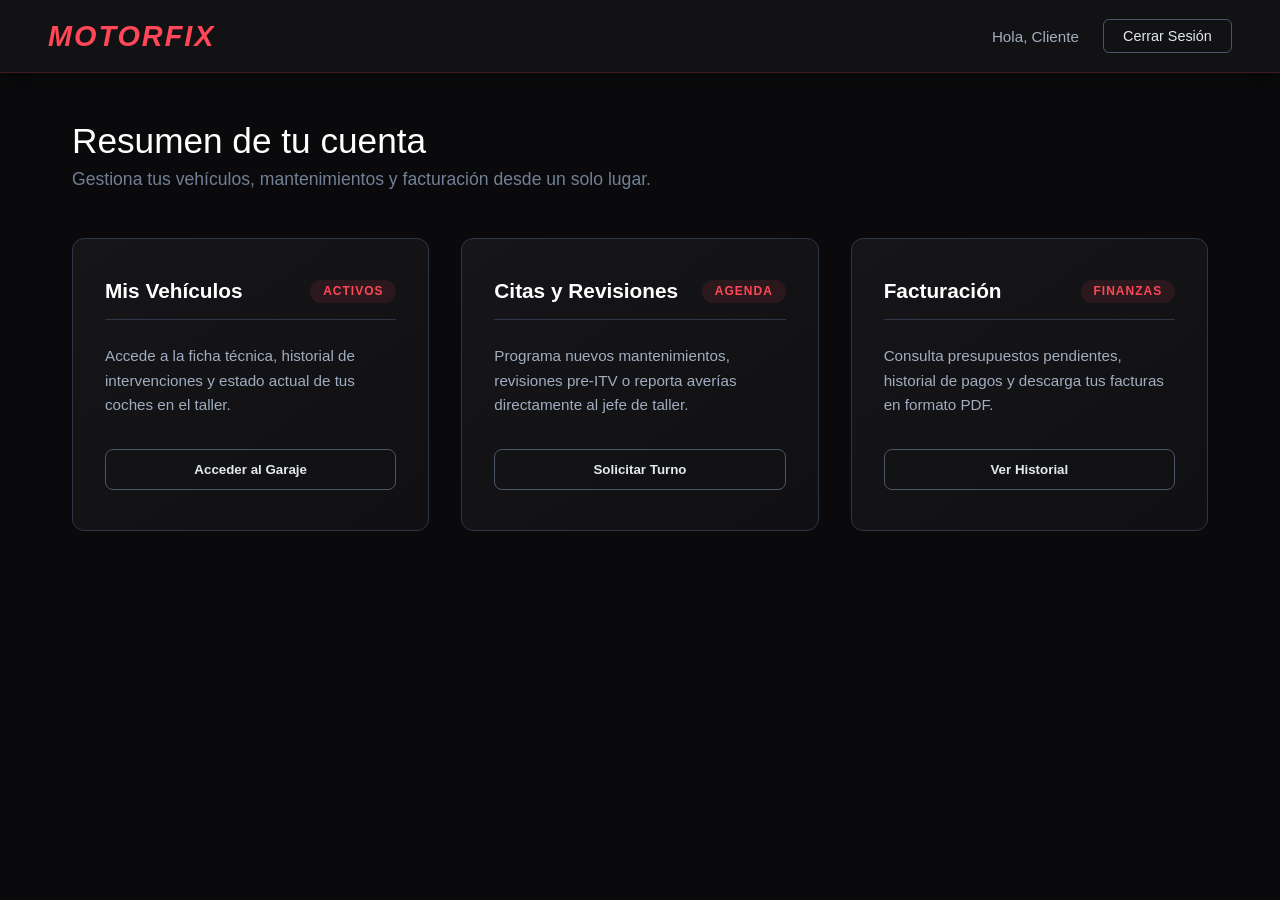
==== panel_cliente.html @ bf9bfd93 "feat: completado CRUD de clases PHP y maquetación de panel cliente" ====
<!DOCTYPE html>
<html lang="es">
<head>
    <meta charset="UTF-8">
    <meta name="viewport" content="width=device-width, initial-scale=1.0">
    <title>MotorFix - Panel de Cliente</title>
    <link rel="stylesheet" href="style.css">
</head>
<body class="dashboard-body">

    <nav class="navbar">
        <h1>MOTORFIX</h1>
        <div class="user-menu">
            <span class="user-name">Hola, Cliente</span>
            <a href="index.html" class="logout-link">Cerrar Sesión</a>
        </div>
    </nav>

    <main class="dashboard-container">
        <header class="dashboard-header">
            <h2>Resumen de tu cuenta</h2>
            <p>Gestiona tus vehículos, mantenimientos y facturación desde un solo lugar.</p>
        </header>

        <div class="grid-modulos">
            <article class="modulo-dark">
                <div class="modulo-header">
                    <h3>Mis Vehículos</h3>
                    <span class="badge">Activos</span>
                </div>
                <p>Accede a la ficha técnica, historial de intervenciones y estado actual de tus coches en el taller.</p>
                <button class="btn-outline-red">Acceder al Garaje</button>
            </article>

            <article class="modulo-dark">
                <div class="modulo-header">
                    <h3>Citas y Revisiones</h3>
                    <span class="badge">Agenda</span>
                </div>
                <p>Programa nuevos mantenimientos, revisiones pre-ITV o reporta averías directamente al jefe de taller.</p>
                <button class="btn-outline-red">Solicitar Turno</button>
            </article>

            <article class="modulo-dark">
                <div class="modulo-header">
                    <h3>Facturación</h3>
                    <span class="badge">Finanzas</span>
                </div>
                <p>Consulta presupuestos pendientes, historial de pagos y descarga tus facturas en formato PDF.</p>
                <button class="btn-outline-red">Ver Historial</button>
            </article>
        </div>
    </main>

</body>
</html>
---- style.css ----
/* Reseteo básico de márgenes */
* {
    margin: 0;
    padding: 0;
    box-sizing: border-box;
    font-family: 'Segoe UI', Roboto, Helvetica, Arial, sans-serif;
}

body {
    background-color: #121212; 
}

/* Contenedor principal de la pantalla dividida */
.pantalla-dividida {
    display: flex;
    min-height: 100vh; /* Ocupa el 100% del alto de la ventana */
    width: 100%;
}

/* --- PANEL IZQUIERDO (Visual) --- */
.panel-visual {
    flex: 1; /* Ocupa el espacio restante (aprox 60-70%) */
    /* Fondo oscuro semitransparente mezclado con una imagen de motor de stock libre */
    background: linear-gradient(135deg, rgba(30, 30, 30, 0.9), rgba(10, 10, 10, 0.8)), 
                url('https://images.unsplash.com/photo-1619642751034-765dfdf7c58e?q=80&w=1920&auto=format&fit=crop') center/cover;
    display: flex;
    align-items: center;
    justify-content: center;
    color: white;
}

.overlay {
    text-align: center;
    padding: 2.5rem;
    background: rgba(0, 0, 0, 0.4);
    border-radius: 12px;
    backdrop-filter: blur(8px); /* Efecto cristal */
    border: 1px solid rgba(255,255,255,0.1);
}

.overlay h1 {
    font-size: 4rem;
    letter-spacing: 3px;
    margin-bottom: 10px;
    color: #ff4757; /* Rojo mecánico/racing */
    text-transform: uppercase;
    font-style: italic;
}

.overlay p {
    font-size: 1.2rem;
    color: #cccccc;
    letter-spacing: 1px;
}

/* --- PANEL DERECHO (Login) --- */
.panel-login {
    width: 100%;
    max-width: 500px; /* Ancho fijo para el panel derecho */
    background-color: #ffffff;
    display: flex;
    flex-direction: column;
    justify-content: center;
    padding: 4rem;
    box-shadow: -15px 0 30px rgba(0,0,0,0.5); /* Sombra hacia la izquierda para dar profundidad */
}

.contenido-login {
    width: 100%;
}

.contenido-login h2 {
    font-size: 2.2rem;
    color: #2f3542;
    margin-bottom: 5px;
}

.subtitulo {
    color: #747d8c;
    margin-bottom: 2.5rem;
    font-size: 1rem;
}

.grupo-input {
    margin-bottom: 1.8rem;
}

.grupo-input label {
    display: block;
    margin-bottom: 8px;
    color: #2f3542;
    font-weight: 600;
    font-size: 0.95rem;
}

.grupo-input input {
    width: 100%;
    padding: 15px;
    border: 2px solid #f1f2f6;
    border-radius: 8px;
    background-color: #f8f9fa;
    font-size: 1rem;
    transition: all 0.3s ease;
}

.grupo-input input:focus {
    outline: none;
    border-color: #ff4757;
    background-color: #ffffff;
    box-shadow: 0 0 0 3px rgba(255, 71, 87, 0.15);
}

.btn-motorfix {
    width: 100%;
    padding: 16px;
    background-color: #2f3542;
    color: white;
    border: none;
    border-radius: 8px;
    font-size: 1.1rem;
    font-weight: bold;
    cursor: pointer;
    transition: background-color 0.3s ease, transform 0.1s ease;
    margin-top: 15px;
}

.btn-motorfix:hover {
    background-color: #ff4757; /* Pasa de gris oscuro a rojo al pasar el ratón */
}

.btn-motorfix:active {
    transform: scale(0.98); /* Efecto de pulsación */
}

.enlaces-extra {
    margin-top: 2.5rem;
    text-align: center;
    font-size: 0.95rem;
    color: #57606f;
}

.enlaces-extra a {
    color: #ff4757;
    text-decoration: none;
    font-weight: bold;
}

.enlaces-extra a:hover {
    text-decoration: underline;
}

/* --- RESPONSIVE (Móviles) --- */
@media (max-width: 768px) {
    .pantalla-dividida {
        flex-direction: column; /* Apila los paneles en vertical */
    }
    .panel-visual {
        min-height: 250px;
        flex: none;
    }
    .panel-login {
        max-width: 100%;
        padding: 2.5rem;
        box-shadow: none;
    }
}

/* --- PANEL DE CLIENTE --- */
.dashboard-body {
    background-color: #0a0a0c;
    color: #e2e8f0;
    min-height: 100vh;
}

.navbar {
    background-color: #121214;
    padding: 1.2rem 3rem;
    display: flex;
    justify-content: space-between;
    align-items: center;
    border-bottom: 1px solid rgba(255, 71, 87, 0.2);
    box-shadow: 0 4px 20px rgba(0,0,0,0.4);
}

.navbar h1 { 
    font-style: italic; 
    font-size: 1.8rem; 
    color: #ff4757;
    letter-spacing: 2px;
    margin: 0;
}

.user-menu {
    display: flex;
    align-items: center;
    gap: 1.5rem;
}

.user-name {
    color: #a0aec0;
    font-size: 0.95rem;
}

.logout-link {
    color: #e2e8f0;
    text-decoration: none;
    font-size: 0.9rem;
    padding: 0.5rem 1.2rem;
    border: 1px solid #4a5568;
    border-radius: 6px;
    transition: all 0.3s ease;
}

.logout-link:hover {
    background-color: #ff4757;
    border-color: #ff4757;
    color: white;
}

.dashboard-container {
    max-width: 1200px;
    margin: 3rem auto;
    padding: 0 2rem;
}

.dashboard-header {
    margin-bottom: 3rem;
}

.dashboard-header h2 {
    font-size: 2.2rem;
    font-weight: 300;
    color: #ffffff;
    margin-bottom: 0.5rem;
}

.dashboard-header p {
    color: #718096;
    font-size: 1.1rem;
}

.grid-modulos {
    display: grid;
    grid-template-columns: repeat(auto-fit, minmax(320px, 1fr));
    gap: 2rem;
}

.modulo-dark {
    background: linear-gradient(145deg, #16161a 0%, #101012 100%);
    border: 1px solid #2d3748;
    border-radius: 12px;
    padding: 2.5rem 2rem;
    transition: transform 0.3s ease, border-color 0.3s ease, box-shadow 0.3s ease;
    display: flex;
    flex-direction: column;
    justify-content: space-between;
}

.modulo-dark:hover {
    transform: translateY(-5px);
    border-color: #ff4757;
    box-shadow: 0 10px 30px rgba(255, 71, 87, 0.1);
}

.modulo-header {
    display: flex;
    justify-content: space-between;
    align-items: center;
    margin-bottom: 1.5rem;
    border-bottom: 1px solid #2d3748;
    padding-bottom: 1rem;
}

.modulo-header h3 {
    color: #ffffff;
    font-size: 1.3rem;
    font-weight: 600;
}

.badge {
    background: rgba(255, 71, 87, 0.1);
    color: #ff4757;
    font-size: 0.75rem;
    text-transform: uppercase;
    letter-spacing: 1px;
    padding: 0.3rem 0.8rem;
    border-radius: 20px;
    font-weight: bold;
}

.modulo-dark p {
    color: #a0aec0;
    line-height: 1.6;
    margin-bottom: 2rem;
    font-size: 0.95rem;
}

.btn-outline-red {
    background: transparent;
    color: #e2e8f0;
    border: 1px solid #4a5568;
    padding: 12px;
    width: 100%;
    border-radius: 8px;
    font-weight: bold;
    cursor: pointer;
    transition: all 0.3s ease;
}

.btn-outline-red:hover {
    background: #ff4757;
    border-color: #ff4757;
    color: white;
}
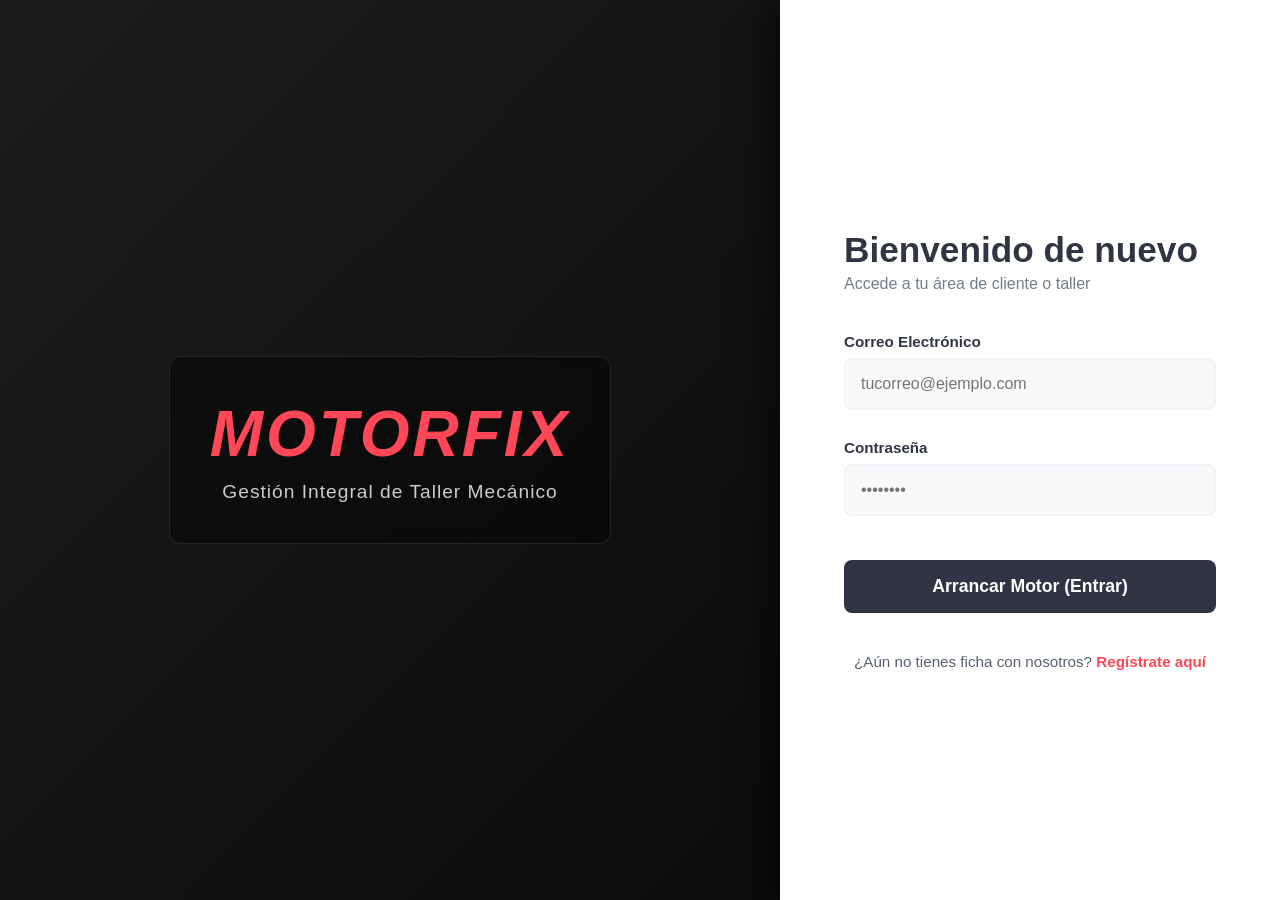
==== commit d8c433e7: "feat: implementada seguridad de sesión, redirección y logout en panel de cliente" ====
--- a/panel_cliente.html
+++ b/panel_cliente.html
@@ -52,5 +52,6 @@
         </div>
     </main>
 
+    <script src="panel.js"></script>
 </body>
 </html>
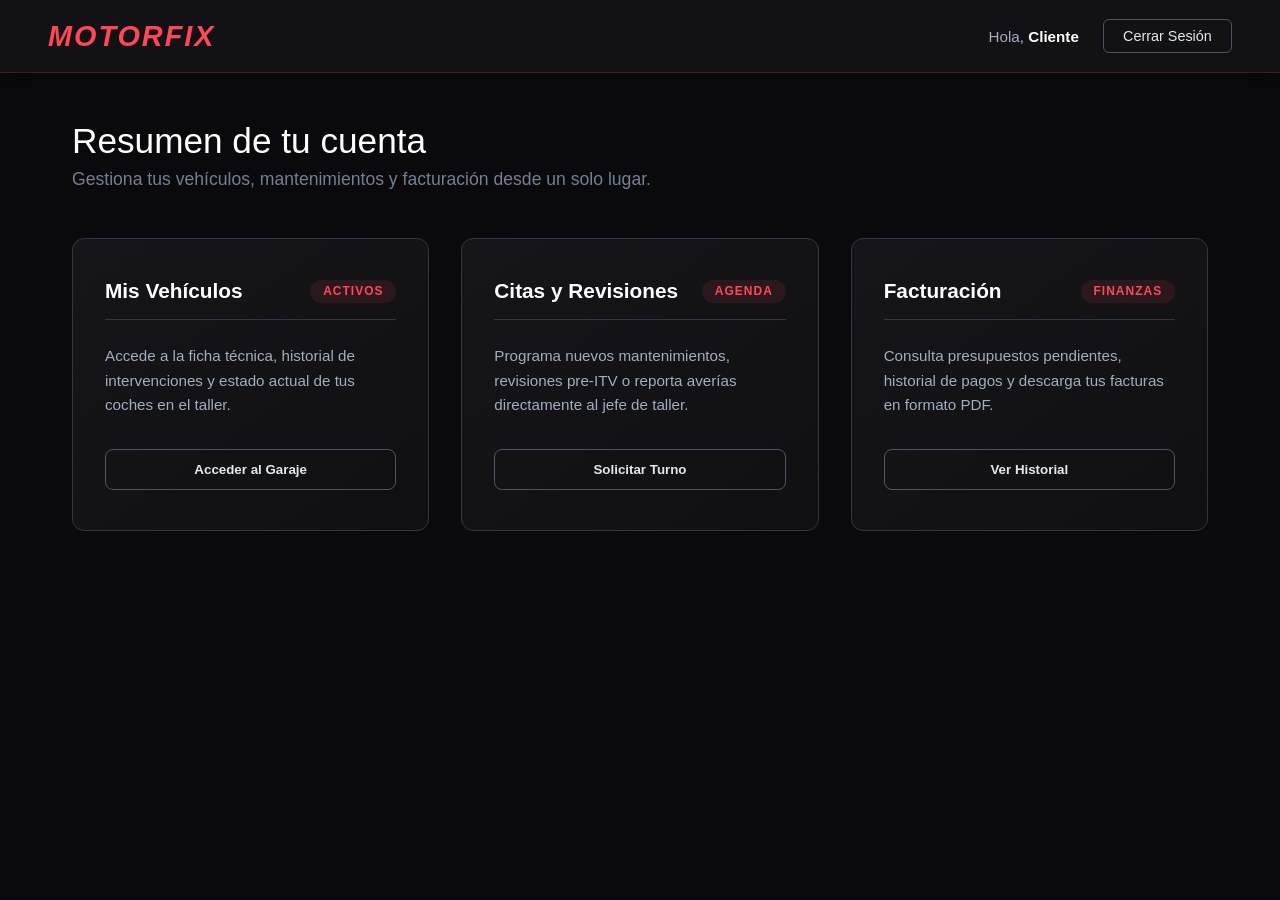
==== commit 95f3c8d1: "feat: completado panel de cliente dinamico (vehiculos, citas y facturas)" ====
--- a/panel_cliente.html
+++ b/panel_cliente.html
@@ -9,47 +9,128 @@
 <body class="dashboard-body">
 
     <nav class="navbar">
-        <h1>MOTORFIX</h1>
+        <div class="texto-logo">MOTORFIX</div>
         <div class="user-menu">
-            <span class="user-name">Hola, Cliente</span>
-            <a href="index.html" class="logout-link">Cerrar Sesión</a>
+            <span class="user-name">Hola, <strong id="nombreUsuario" class="texto-resaltado">Cliente</strong></span>
+            <button id="btnLogout" class="logout-link btn-limpio">Cerrar Sesión</button>
         </div>
     </nav>
 
     <main class="dashboard-container">
-        <header class="dashboard-header">
-            <h2>Resumen de tu cuenta</h2>
-            <p>Gestiona tus vehículos, mantenimientos y facturación desde un solo lugar.</p>
-        </header>
+        
+        <!-- VISTA PRINCIPAL: RESUMEN Y TARJETAS -->
+        <div id="vista-resumen" class="vista-activa">
+            <header class="dashboard-header">
+                <div class="titulo-dashboard">Resumen de tu cuenta</div>
+                <div class="texto-dashboard">Gestiona tus vehículos, mantenimientos y facturación desde un solo lugar.</div>
+            </header>
 
-        <div class="grid-modulos">
-            <article class="modulo-dark">
-                <div class="modulo-header">
-                    <h3>Mis Vehículos</h3>
-                    <span class="badge">Activos</span>
-                </div>
-                <p>Accede a la ficha técnica, historial de intervenciones y estado actual de tus coches en el taller.</p>
-                <button class="btn-outline-red">Acceder al Garaje</button>
-            </article>
+            <div class="grid-modulos">
+                <article class="modulo-dark">
+                    <div class="modulo-header">
+                        <div class="titulo-modulo">Mis Vehículos</div>
+                        <span class="badge">Activos</span>
+                    </div>
+                    <div class="texto-modulo">Accede a la ficha técnica, historial de intervenciones y estado actual de tus coches en el taller.</div>
+                    <button id="btn-acceder-garaje" class="btn-outline-red">Acceder al Garaje</button>
+                </article>
 
-            <article class="modulo-dark">
-                <div class="modulo-header">
-                    <h3>Citas y Revisiones</h3>
-                    <span class="badge">Agenda</span>
-                </div>
-                <p>Programa nuevos mantenimientos, revisiones pre-ITV o reporta averías directamente al jefe de taller.</p>
-                <button class="btn-outline-red">Solicitar Turno</button>
-            </article>
+                <article class="modulo-dark">
+                    <div class="modulo-header">
+                        <div class="titulo-modulo">Citas y Revisiones</div>
+                        <span class="badge">Agenda</span>
+                    </div>
+                    <div class="texto-modulo">Programa nuevos mantenimientos, revisiones pre-ITV o reporta averías directamente al jefe de taller.</div>
+                    <button id="btn-acceder-citas" class="btn-outline-red">Solicitar Turno</button>
+                </article>
 
-            <article class="modulo-dark">
-                <div class="modulo-header">
-                    <h3>Facturación</h3>
-                    <span class="badge">Finanzas</span>
-                </div>
-                <p>Consulta presupuestos pendientes, historial de pagos y descarga tus facturas en formato PDF.</p>
-                <button class="btn-outline-red">Ver Historial</button>
-            </article>
+                <article class="modulo-dark">
+                    <div class="modulo-header">
+                        <div class="titulo-modulo">Facturación</div>
+                        <span class="badge">Finanzas</span>
+                    </div>
+                    <div class="texto-modulo">Consulta presupuestos pendientes, historial de pagos y descarga tus facturas en formato PDF.</div>
+                    <button id="btn-acceder-facturas" class="btn-outline-red">Ver Historial</button>
+                </article>
+            </div>
         </div>
+
+        <!-- SECCIÓN: MI GARAJE -->
+        <section id="seccion-garaje" class="panel-seccion oculto">
+            <button class="btn-volver btn-limpio" id="btn-volver-garaje">← Volver al resumen</button>
+            <div class="titulo-dashboard margen-superior">Mis Vehículos</div>
+            <button id="btn-nuevo-vehiculo" class="btn-rojo-solido">Añadir Nuevo Vehículo</button>
+            
+            <div id="lista-vehiculos" class="contenedor-lista"></div>
+
+            <div id="modal-vehiculo" class="modal-formulario oculto">
+                <div class="titulo-modal">Registrar Nuevo Vehículo</div>
+                <form id="form-vehiculo" class="formulario-estandar">
+                    <div class="grupo-input">
+                        <label class="form-label" for="v-matricula">Matrícula</label>
+                        <input type="text" id="v-matricula" class="form-input" placeholder="Ej: 1234ABC" required>
+                    </div>
+                    <div class="grupo-input">
+                        <label class="form-label" for="v-marca">Marca</label>
+                        <input type="text" id="v-marca" class="form-input" placeholder="Ej: Toyota" required>
+                    </div>
+                    <div class="grupo-input">
+                        <label class="form-label" for="v-modelo">Modelo</label>
+                        <input type="text" id="v-modelo" class="form-input" placeholder="Ej: Corolla" required>
+                    </div>
+                    <div class="grupo-input">
+                        <label class="form-label" for="v-anyo">Año</label>
+                        <input type="number" id="v-anyo" class="form-input" placeholder="Ej: 2020" required>
+                    </div>
+                    <div class="acciones-form">
+                        <button type="submit" class="btn-rojo-solido">Guardar Vehículo</button>
+                        <button type="button" id="btn-cancelar-vehiculo" class="btn-gris">Cancelar</button>
+                    </div>
+                </form>
+            </div>
+        </section>
+
+        <!-- SECCIÓN: MIS CITAS -->
+        <section id="seccion-citas" class="panel-seccion oculto">
+            <button class="btn-volver btn-limpio" id="btn-volver-citas">← Volver al resumen</button>
+            <div class="titulo-dashboard margen-superior">Mis Citas</div>
+            <button id="btn-nueva-cita" class="btn-rojo-solido">Solicitar Nueva Cita</button>
+            
+            <div id="lista-citas" class="contenedor-lista"></div>
+
+            <div id="modal-cita" class="modal-formulario oculto">
+                <div class="titulo-modal">Solicitar Turno en el Taller</div>
+                <form id="form-cita" class="formulario-estandar">
+                    <div class="grupo-input">
+                        <label class="form-label" for="c-matricula">Vehículo</label>
+                        <select id="c-matricula" class="form-input select-input" required>
+                            <option value="">Selecciona un vehículo...</option>
+                        </select>
+                    </div>
+                    <div class="grupo-input">
+                        <label class="form-label" for="c-fecha">Fecha y Hora</label>
+                        <input type="datetime-local" id="c-fecha" class="form-input" required>
+                    </div>
+                    <div class="grupo-input">
+                        <label class="form-label" for="c-motivo">Motivo de la visita</label>
+                        <textarea id="c-motivo" class="form-input textarea-input" placeholder="Describe el problema o revisión..." required></textarea>
+                    </div>
+                    <div class="acciones-form">
+                        <button type="submit" class="btn-rojo-solido">Confirmar Cita</button>
+                        <button type="button" id="btn-cancelar-cita" class="btn-gris">Cancelar</button>
+                    </div>
+                </form>
+            </div>
+        </section>
+
+        <!-- SECCIÓN: MIS FACTURAS -->
+        <section id="seccion-facturas" class="panel-seccion oculto">
+            <button class="btn-volver btn-limpio" id="btn-volver-facturas">← Volver al resumen</button>
+            <div class="titulo-dashboard margen-superior">Historial de Facturas</div>
+            
+            <div id="lista-facturas" class="contenedor-lista"></div>
+        </section>
+
     </main>
 
     <script src="panel.js"></script>
--- a/style.css
+++ b/style.css
@@ -1,32 +1,34 @@
-/* Reseteo básico de márgenes */
-* {
+/* Reseteo de márgenes basado en clases */
+.auth-body, .dashboard-body, .pantalla-dividida, .panel-visual, .panel-login, 
+.contenido-login, .grupo-input, .dashboard-container, .panel-seccion, 
+.formulario-estandar, .modulo-dark, .modal-formulario {
     margin: 0;
     padding: 0;
     box-sizing: border-box;
     font-family: 'Segoe UI', Roboto, Helvetica, Arial, sans-serif;
 }
 
-body {
-    background-color: #121212; 
-}
-
-/* Contenedor principal de la pantalla dividida */
+/* =========================================================
+   ESTILOS DE LOGIN Y REGISTRO
+   ========================================================= */
+.auth-body {
+    background-color: #121212;
+}
+
 .pantalla-dividida {
     display: flex;
-    min-height: 100vh; /* Ocupa el 100% del alto de la ventana */
-    width: 100%;
-}
-
-/* --- PANEL IZQUIERDO (Visual) --- */
+    min-height: 100vh;
+    width: 100%;
+}
+
 .panel-visual {
-    flex: 1; /* Ocupa el espacio restante (aprox 60-70%) */
-    /* Fondo oscuro semitransparente mezclado con una imagen de motor de stock libre */
+    flex: 1;
     background: linear-gradient(135deg, rgba(30, 30, 30, 0.9), rgba(10, 10, 10, 0.8)), 
                 url('https://images.unsplash.com/photo-1619642751034-765dfdf7c58e?q=80&w=1920&auto=format&fit=crop') center/cover;
     display: flex;
     align-items: center;
     justify-content: center;
-    color: white;
+    color: #ffffff;
 }
 
 .overlay {
@@ -34,58 +36,59 @@
     padding: 2.5rem;
     background: rgba(0, 0, 0, 0.4);
     border-radius: 12px;
-    backdrop-filter: blur(8px); /* Efecto cristal */
-    border: 1px solid rgba(255,255,255,0.1);
-}
-
-.overlay h1 {
+    backdrop-filter: blur(8px);
+    border: 1px solid rgba(255, 255, 255, 0.1);
+}
+
+.titulo-visual {
     font-size: 4rem;
+    font-weight: bold;
     letter-spacing: 3px;
     margin-bottom: 10px;
-    color: #ff4757; /* Rojo mecánico/racing */
+    color: #ff4757;
     text-transform: uppercase;
     font-style: italic;
 }
 
-.overlay p {
+.subtitulo-visual {
     font-size: 1.2rem;
     color: #cccccc;
     letter-spacing: 1px;
 }
 
-/* --- PANEL DERECHO (Login) --- */
 .panel-login {
     width: 100%;
-    max-width: 500px; /* Ancho fijo para el panel derecho */
+    max-width: 500px;
     background-color: #ffffff;
     display: flex;
     flex-direction: column;
     justify-content: center;
-    padding: 4rem;
-    box-shadow: -15px 0 30px rgba(0,0,0,0.5); /* Sombra hacia la izquierda para dar profundidad */
+    padding: 3rem 4rem;
+    box-shadow: -15px 0 30px rgba(0, 0, 0, 0.5);
 }
 
 .contenido-login {
     width: 100%;
 }
 
-.contenido-login h2 {
+.titulo-login {
     font-size: 2.2rem;
+    font-weight: bold;
     color: #2f3542;
     margin-bottom: 5px;
 }
 
 .subtitulo {
     color: #747d8c;
-    margin-bottom: 2.5rem;
+    margin-bottom: 2rem;
     font-size: 1rem;
 }
 
 .grupo-input {
-    margin-bottom: 1.8rem;
-}
-
-.grupo-input label {
+    margin-bottom: 1.4rem;
+}
+
+.label-auth {
     display: block;
     margin-bottom: 8px;
     color: #2f3542;
@@ -93,17 +96,18 @@
     font-size: 0.95rem;
 }
 
-.grupo-input input {
-    width: 100%;
-    padding: 15px;
+.input-auth {
+    width: 100%;
+    padding: 14px;
     border: 2px solid #f1f2f6;
     border-radius: 8px;
     background-color: #f8f9fa;
     font-size: 1rem;
+    color: #2f3542;
     transition: all 0.3s ease;
 }
 
-.grupo-input input:focus {
+.input-auth:focus {
     outline: none;
     border-color: #ff4757;
     background-color: #ffffff;
@@ -114,45 +118,44 @@
     width: 100%;
     padding: 16px;
     background-color: #2f3542;
-    color: white;
+    color: #ffffff;
     border: none;
     border-radius: 8px;
     font-size: 1.1rem;
     font-weight: bold;
     cursor: pointer;
     transition: background-color 0.3s ease, transform 0.1s ease;
-    margin-top: 15px;
+    margin-top: 10px;
 }
 
 .btn-motorfix:hover {
-    background-color: #ff4757; /* Pasa de gris oscuro a rojo al pasar el ratón */
+    background-color: #ff4757;
 }
 
 .btn-motorfix:active {
-    transform: scale(0.98); /* Efecto de pulsación */
+    transform: scale(0.98);
 }
 
 .enlaces-extra {
-    margin-top: 2.5rem;
+    margin-top: 2rem;
     text-align: center;
     font-size: 0.95rem;
     color: #57606f;
 }
 
-.enlaces-extra a {
+.enlace-rojo {
     color: #ff4757;
     text-decoration: none;
     font-weight: bold;
 }
 
-.enlaces-extra a:hover {
+.enlace-rojo:hover {
     text-decoration: underline;
 }
 
-/* --- RESPONSIVE (Móviles) --- */
 @media (max-width: 768px) {
     .pantalla-dividida {
-        flex-direction: column; /* Apila los paneles en vertical */
+        flex-direction: column;
     }
     .panel-visual {
         min-height: 250px;
@@ -165,13 +168,39 @@
     }
 }
 
-/* --- PANEL DE CLIENTE --- */
+/* =========================================================
+   ESTILOS DEL PANEL DE CLIENTE (DASHBOARD)
+   ========================================================= */
 .dashboard-body {
     background-color: #0a0a0c;
     color: #e2e8f0;
     min-height: 100vh;
 }
 
+.oculto {
+    display: none !important;
+}
+
+.vista-activa {
+    display: block;
+}
+
+.btn-limpio {
+    background: none;
+    border: none;
+    cursor: pointer;
+    font: inherit;
+}
+
+.texto-resaltado {
+    font-weight: bold;
+    color: #ffffff;
+}
+
+.margen-superior {
+    margin-top: 1.5rem;
+}
+
 .navbar {
     background-color: #121214;
     padding: 1.2rem 3rem;
@@ -179,15 +208,15 @@
     justify-content: space-between;
     align-items: center;
     border-bottom: 1px solid rgba(255, 71, 87, 0.2);
-    box-shadow: 0 4px 20px rgba(0,0,0,0.4);
-}
-
-.navbar h1 { 
+    box-shadow: 0 4px 20px rgba(0, 0, 0, 0.4);
+}
+
+.texto-logo { 
     font-style: italic; 
     font-size: 1.8rem; 
     color: #ff4757;
     letter-spacing: 2px;
-    margin: 0;
+    font-weight: bold;
 }
 
 .user-menu {
@@ -214,7 +243,7 @@
 .logout-link:hover {
     background-color: #ff4757;
     border-color: #ff4757;
-    color: white;
+    color: #ffffff;
 }
 
 .dashboard-container {
@@ -227,14 +256,14 @@
     margin-bottom: 3rem;
 }
 
-.dashboard-header h2 {
+.titulo-dashboard {
     font-size: 2.2rem;
     font-weight: 300;
     color: #ffffff;
     margin-bottom: 0.5rem;
 }
 
-.dashboard-header p {
+.texto-dashboard {
     color: #718096;
     font-size: 1.1rem;
 }
@@ -271,7 +300,7 @@
     padding-bottom: 1rem;
 }
 
-.modulo-header h3 {
+.titulo-modulo {
     color: #ffffff;
     font-size: 1.3rem;
     font-weight: 600;
@@ -288,7 +317,7 @@
     font-weight: bold;
 }
 
-.modulo-dark p {
+.texto-modulo {
     color: #a0aec0;
     line-height: 1.6;
     margin-bottom: 2rem;
@@ -310,5 +339,143 @@
 .btn-outline-red:hover {
     background: #ff4757;
     border-color: #ff4757;
-    color: white;
+    color: #ffffff;
+}
+
+.btn-rojo-solido {
+    background-color: #ff4757;
+    color: #ffffff;
+    border: none;
+    padding: 12px 20px;
+    border-radius: 8px;
+    font-weight: bold;
+    cursor: pointer;
+    transition: background-color 0.3s ease;
+    margin-bottom: 1.5rem;
+}
+
+.btn-rojo-solido:hover {
+    background-color: #e03e4d;
+}
+
+.btn-gris {
+    background-color: #4a5568;
+    color: #ffffff;
+    border: none;
+    padding: 12px 20px;
+    border-radius: 8px;
+    font-weight: bold;
+    cursor: pointer;
+    transition: background-color 0.3s ease;
+}
+
+.btn-gris:hover {
+    background-color: #2d3748;
+}
+
+.btn-volver {
+    color: #a0aec0;
+    font-size: 0.95rem;
+    text-decoration: underline;
+    margin-bottom: 1rem;
+    display: inline-block;
+}
+
+.btn-volver:hover {
+    color: #ffffff;
+}
+
+.modal-formulario {
+    background: #16161a;
+    border: 1px solid #2d3748;
+    padding: 2rem;
+    border-radius: 12px;
+    margin-top: 1.5rem;
+    max-width: 600px;
+}
+
+.titulo-modal {
+    font-size: 1.4rem;
+    color: #ffffff;
+    margin-bottom: 1.5rem;
+    font-weight: 600;
+}
+
+.form-label {
+    display: block;
+    margin-bottom: 8px;
+    color: #a0aec0;
+    font-size: 0.95rem;
+}
+
+.form-input {
+    width: 100%;
+    padding: 12px 15px;
+    border: 1px solid #2d3748;
+    border-radius: 8px;
+    background-color: #101012;
+    color: #ffffff;
+    font-size: 1rem;
+    transition: all 0.3s ease;
+}
+
+.form-input:focus {
+    outline: none;
+    border-color: #ff4757;
+}
+
+.textarea-input {
+    resize: vertical;
+    min-height: 100px;
+}
+
+.select-input {
+    cursor: pointer;
+}
+
+.acciones-form {
+    display: flex;
+    gap: 1rem;
+    margin-top: 2rem;
+}
+
+.contenedor-lista {
+    margin-top: 1.5rem;
+}
+
+/* Tablas dinámicas del panel de cliente */
+.tabla-datos {
+    width: 100%;
+    border-collapse: collapse;
+    background-color: #16161a;
+    border: 1px solid #2d3748;
+    border-radius: 8px;
+    overflow: hidden;
+    margin-top: 1rem;
+}
+
+.celda-cabecera {
+    background-color: #101012;
+    color: #a0aec0;
+    text-align: left;
+    padding: 1rem;
+    font-size: 0.85rem;
+    text-transform: uppercase;
+    letter-spacing: 1px;
+    border-bottom: 1px solid #2d3748;
+}
+
+.fila-tabla {
+    border-bottom: 1px solid #2d3748;
+    transition: background-color 0.2s ease;
+}
+
+.fila-tabla:hover {
+    background-color: #1f1f24;
+}
+
+.celda-dato {
+    padding: 1rem;
+    color: #e2e8f0;
+    font-size: 0.95rem;
 }
